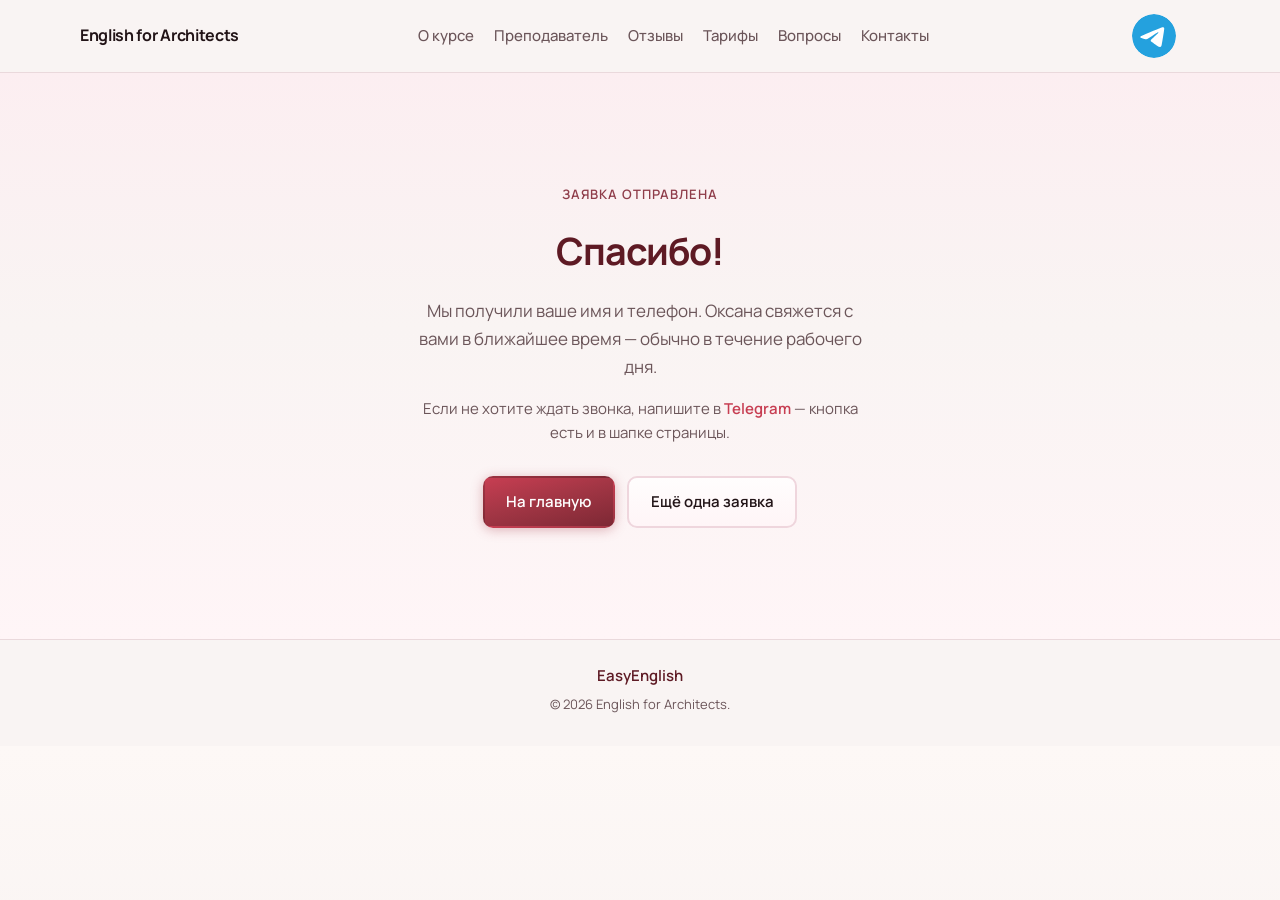
==== thanks.html @ cc2abe84 "Add EasyEnglish landing: English for architects Made-with: Cursor" ====
<!DOCTYPE html>
<html lang="ru">
<head>
  <meta charset="UTF-8" />
  <meta name="viewport" content="width=device-width, initial-scale=1" />
  <meta name="theme-color" content="#5e1a24" />
  <meta name="robots" content="noindex" />
  <meta name="description" content="Спасибо за заявку — English for Architects." />
  <title>Спасибо за заявку | EasyEnglish</title>
  <link rel="preconnect" href="https://fonts.googleapis.com" />
  <link rel="preconnect" href="https://fonts.gstatic.com" crossorigin />
  <link href="https://fonts.googleapis.com/css2?family=Manrope:wght@400;500;600;700&display=swap" rel="stylesheet" />
  <link rel="stylesheet" href="styles.css" />
</head>
<body>
  <a class="skip-link" href="#main">К основному содержимому</a>

  <header class="site-header" id="top">
    <div class="container header-inner">
      <a class="logo" href="index.html">English for Architects</a>
      <nav class="site-nav" id="site-nav" aria-label="Основная навигация">
        <ul class="nav-list">
          <li><a href="index.html#about">О курсе</a></li>
          <li><a href="index.html#teacher">Преподаватель</a></li>
          <li><a href="index.html#reviews">Отзывы</a></li>
          <li><a href="index.html#pricing">Тарифы</a></li>
          <li><a href="index.html#faq">Вопросы</a></li>
          <li><a href="index.html#contacts">Контакты</a></li>
        </ul>
      </nav>
      <div class="header-toolbar">
        <a
          class="btn btn-header-tg"
          href="https://t.me/I_am_Oksana_Nalesnaya"
          rel="noopener noreferrer"
          target="_blank"
          aria-label="Написать в Telegram"
        >
          <img class="btn-header-tg__svg" src="assets/telegram-icon.svg" width="44" height="44" alt="" decoding="async" />
        </a>
        <button type="button" class="nav-toggle" aria-expanded="false" aria-controls="site-nav" aria-label="Открыть меню">
          <span class="nav-toggle-bar" aria-hidden="true"></span>
          <span class="nav-toggle-bar" aria-hidden="true"></span>
          <span class="nav-toggle-bar" aria-hidden="true"></span>
        </button>
      </div>
    </div>
  </header>

  <main id="main">
    <section class="section thanks-section" aria-labelledby="thanks-title">
      <div class="container container-narrow thanks-inner">
        <p class="thanks-badge">Заявка отправлена</p>
        <h1 id="thanks-title">Спасибо!</h1>
        <p class="thanks-lead">
          Мы получили ваше имя и телефон. Оксана свяжется с вами в ближайшее время — обычно в течение рабочего дня.
        </p>
        <p class="thanks-hint">
          Если не хотите ждать звонка, напишите в <a href="https://t.me/I_am_Oksana_Nalesnaya" rel="noopener noreferrer" target="_blank">Telegram</a> — кнопка есть и в шапке страницы.
        </p>
        <div class="thanks-actions">
          <a class="btn btn-primary" href="index.html">На главную</a>
          <a class="btn btn-secondary" href="index.html#contacts">Ещё одна заявка</a>
        </div>
      </div>
    </section>
  </main>

  <footer class="site-footer">
    <div class="container footer-inner">
      <p class="footer-brand">EasyEnglish</p>
      <p class="footer-copy">© <span id="year"></span> English for Architects.</p>
    </div>
  </footer>

  <script src="main.js" defer></script>
</body>
</html>
---- styles.css ----
/* Extended gamut: бордо, вишня, крем, румянец — как на студийных снимках */

:root {
  --color-bg: #f9f4f3;
  --color-surface: #fffdfd;
  --color-text: #221417;
  --color-text-muted: #6b5559;
  --color-border: #ead9dc;
  --color-accent: #a33645;
  --color-accent-hover: #7d2834;
  --color-accent-soft: #f5e8eb;
  --color-accent-deep: #5e1a24;
  --color-cta-bg: #2a1216;
  --color-cta-muted: #c9a8af;
  /* дополнительные оттенки гаммы */
  --color-cream-warm: #fdf8f6;
  --color-blush-pale: #fff5f7;
  --color-blush: #f8e8ec;
  --color-blush-deep: #efd6dd;
  --color-rose-mist: #fceef1;
  --color-berry-fade: #fbe9ec;
  --color-wine-muted: #8f3d4a;
  --color-crimson: #c73e52;
  --color-burgundy-mid: #722f3a;
  --shadow-sm: 0 1px 2px rgba(42, 18, 22, 0.07);
  --shadow-md: 0 12px 32px rgba(42, 18, 22, 0.12);
  --shadow-wine: 0 8px 28px rgba(94, 26, 36, 0.18);
  --radius: 14px;
  --radius-lg: 18px;
  --container: 1120px;
  --header-h: 64px;
  --font: "Manrope", system-ui, -apple-system, "Segoe UI", sans-serif;
}

*,
*::before,
*::after {
  box-sizing: border-box;
}

html {
  scroll-behavior: smooth;
}

@media (prefers-reduced-motion: reduce) {
  html {
    scroll-behavior: auto;
  }
}

body {
  margin: 0;
  font-family: var(--font);
  font-size: 1rem;
  line-height: 1.6;
  color: var(--color-text);
  background: linear-gradient(
    180deg,
    var(--color-cream-warm) 0%,
    var(--color-bg) 35%,
    var(--color-blush-pale) 70%,
    var(--color-rose-mist) 100%
  );
}

section[id] {
  scroll-margin-top: calc(var(--header-h) + 1rem);
}

img {
  max-width: 100%;
  height: auto;
  display: block;
}

.skip-link {
  position: absolute;
  left: -9999px;
  top: 0;
  z-index: 1000;
  padding: 0.75rem 1rem;
  background: var(--color-accent);
  color: #fff;
  text-decoration: none;
  border-radius: 0 0 var(--radius) 0;
}

.skip-link:focus {
  left: 0;
}

.container {
  width: min(100% - 2rem, var(--container));
  margin-inline: auto;
}

.container-narrow {
  width: min(100% - 2rem, 720px);
  margin-inline: auto;
}

.site-header {
  position: sticky;
  top: 0;
  z-index: 100;
  background: rgba(249, 244, 243, 0.94);
  backdrop-filter: blur(10px);
  border-bottom: 1px solid var(--color-border);
}

.header-inner {
  display: flex;
  flex-wrap: wrap;
  align-items: center;
  justify-content: space-between;
  min-height: var(--header-h);
  gap: 0.75rem 1rem;
}

.header-toolbar {
  display: flex;
  align-items: center;
  gap: 0.5rem;
  flex-shrink: 0;
}

/* Круглая иконка Telegram (SVG: синий круг + белый самолёт, без теней) */
.btn-header-tg {
  display: inline-flex;
  align-items: center;
  justify-content: center;
  padding: 0;
  text-decoration: none;
  background: transparent;
  border: none;
  border-radius: 50%;
  line-height: 0;
  box-shadow: none;
}

.btn-header-tg__svg {
  display: block;
  width: 44px;
  height: 44px;
  border-radius: 50%;
}

.btn-header-tg:hover {
  opacity: 0.92;
}

.btn-header-tg:focus-visible {
  outline: 2px solid #24a1de;
  outline-offset: 3px;
}

@media (min-width: 769px) {
  .header-inner {
    flex-wrap: nowrap;
    gap: 1.25rem 1.75rem;
  }

  .logo {
    flex-shrink: 0;
  }

  .site-nav {
    flex: 1 1 auto;
    display: flex;
    justify-content: center;
    min-width: 0;
  }

  .header-toolbar {
    flex-shrink: 0;
  }

  .nav-toggle {
    display: none;
  }
}

.logo {
  font-weight: 700;
  font-size: 1rem;
  color: var(--color-text);
  text-decoration: none;
  letter-spacing: -0.02em;
}

.logo:hover,
.logo:focus-visible {
  color: var(--color-crimson);
}

.nav-toggle {
  display: none;
  flex-direction: column;
  justify-content: center;
  gap: 5px;
  width: 44px;
  height: 44px;
  padding: 0;
  border: 1px solid var(--color-border);
  border-radius: 10px;
  background: var(--color-surface);
  cursor: pointer;
}

.nav-toggle:focus-visible {
  outline: 2px solid var(--color-accent);
  outline-offset: 2px;
}

.nav-toggle-bar {
  display: block;
  width: 20px;
  height: 2px;
  margin-inline: auto;
  background: var(--color-text);
  border-radius: 1px;
}

.site-nav .nav-list {
  list-style: none;
  margin: 0;
  padding: 0;
  display: flex;
  flex-wrap: wrap;
  gap: 0.25rem 1.25rem;
  align-items: center;
}

.site-nav a {
  color: var(--color-text-muted);
  text-decoration: none;
  font-weight: 500;
  font-size: 0.9375rem;
}

.site-nav a:hover,
.site-nav a:focus-visible {
  color: var(--color-burgundy-mid);
}

@media (max-width: 768px) {
  .nav-toggle {
    display: flex;
  }

  .logo {
    order: 1;
  }

  .header-toolbar {
    order: 2;
    margin-left: auto;
  }

  .site-nav {
    order: 3;
    flex: 1 0 100%;
    width: 100%;
    background: var(--color-surface);
    border-top: 1px solid var(--color-border);
    box-shadow: 0 12px 20px rgba(42, 18, 22, 0.06);
    max-height: 0;
    overflow: hidden;
    visibility: hidden;
    transition: max-height 0.28s ease, visibility 0.28s;
  }

  .site-nav.is-open {
    max-height: 360px;
    visibility: visible;
  }

  .site-nav .nav-list {
    flex-direction: column;
    align-items: stretch;
    padding: 0.75rem 0 1rem;
    gap: 0;
  }

  .site-nav a {
    display: block;
    padding: 0.65rem 0;
    border-bottom: 1px solid var(--color-border);
  }

  .site-nav li:last-child a {
    border-bottom: 0;
  }
}

/* Страница «Спасибо» после Formspree */
.thanks-section {
  padding: 4rem 0 4.5rem;
  min-height: calc(70vh - var(--header-h));
  display: flex;
  align-items: center;
  background: linear-gradient(
    180deg,
    var(--color-rose-mist) 0%,
    var(--color-bg) 45%,
    var(--color-blush-pale) 100%
  );
}

.thanks-inner {
  text-align: center;
  max-width: 28rem;
}

.thanks-badge {
  margin: 0 0 1rem;
  font-size: 0.8125rem;
  font-weight: 600;
  text-transform: uppercase;
  letter-spacing: 0.08em;
  color: var(--color-wine-muted);
}

.thanks-section h1 {
  margin: 0 0 1rem;
  font-size: clamp(1.85rem, 5vw, 2.35rem);
  font-weight: 700;
  letter-spacing: -0.03em;
  color: var(--color-accent-deep);
}

.thanks-lead {
  margin: 0 0 1rem;
  font-size: 1.0625rem;
  line-height: 1.65;
  color: var(--color-text-muted);
}

.thanks-hint {
  margin: 0 0 2rem;
  font-size: 0.9375rem;
  line-height: 1.55;
  color: var(--color-text-muted);
}

.thanks-hint a {
  color: var(--color-crimson);
  font-weight: 600;
  text-decoration: none;
}

.thanks-hint a:hover,
.thanks-hint a:focus-visible {
  text-decoration: underline;
}

.thanks-actions {
  display: flex;
  flex-wrap: wrap;
  gap: 0.75rem;
  justify-content: center;
}

.hero {
  padding: 3rem 0 3.5rem;
  background: linear-gradient(
    145deg,
    #ffffff 0%,
    var(--color-rose-mist) 38%,
    var(--color-blush-pale) 72%,
    var(--color-blush) 100%
  );
}

.hero-grid {
  display: grid;
  grid-template-columns: 1fr 1fr;
  gap: 2.5rem;
  align-items: center;
}

.hero-copy {
  max-width: 36rem;
}

.eyebrow {
  margin: 0 0 0.75rem;
  font-size: 0.8125rem;
  font-weight: 600;
  text-transform: uppercase;
  letter-spacing: 0.06em;
  color: var(--color-wine-muted);
}

.hero h1 {
  margin: 0 0 1rem;
  font-size: clamp(1.75rem, 4vw, 2.375rem);
  font-weight: 700;
  line-height: 1.2;
  letter-spacing: -0.03em;
  color: var(--color-accent-deep);
}

.lead {
  margin: 0 0 1.75rem;
  font-size: 1.0625rem;
  color: var(--color-text-muted);
  line-height: 1.65;
}

.hero-actions {
  display: flex;
  flex-wrap: wrap;
  gap: 0.75rem;
}

.hero-visual {
  border-radius: var(--radius-lg);
  overflow: hidden;
  box-shadow: var(--shadow-wine);
  background: linear-gradient(145deg, var(--color-accent-deep), var(--color-burgundy-mid));
  outline: 1px solid rgba(199, 62, 82, 0.35);
  outline-offset: 3px;
}

.hero-img {
  width: 100%;
  aspect-ratio: 2 / 3;
  object-fit: cover;
  object-position: center 20%;
}

@media (max-width: 900px) {
  .hero-grid {
    grid-template-columns: 1fr;
  }

  .hero-visual {
    order: -1;
    max-width: 520px;
    margin-inline: auto;
  }
}

.btn {
  display: inline-flex;
  align-items: center;
  justify-content: center;
  padding: 0.75rem 1.35rem;
  font-family: inherit;
  font-size: 0.9375rem;
  font-weight: 600;
  text-decoration: none;
  border-radius: 10px;
  border: 2px solid transparent;
  cursor: pointer;
  transition: background 0.15s, color 0.15s, border-color 0.15s;
}

.btn:focus-visible {
  outline: 2px solid var(--color-accent);
  outline-offset: 2px;
}

.btn-primary {
  background: linear-gradient(165deg, var(--color-crimson) 0%, var(--color-accent) 45%, var(--color-accent-hover) 100%);
  color: #fff;
  box-shadow: 0 2px 12px rgba(163, 54, 69, 0.35);
}

.btn-primary:hover {
  background: linear-gradient(165deg, var(--color-accent) 0%, var(--color-burgundy-mid) 100%);
  box-shadow: 0 4px 16px rgba(94, 26, 36, 0.4);
}

.btn-secondary {
  background: linear-gradient(180deg, var(--color-surface), var(--color-blush-pale));
  color: var(--color-text);
  border-color: var(--color-blush-deep);
}

.btn-secondary:hover {
  border-color: var(--color-crimson);
  color: var(--color-crimson);
  background: var(--color-surface);
}

.btn-block {
  width: 100%;
  margin-top: auto;
}

.section {
  padding: 3.5rem 0;
}

.section-alt {
  background: var(--color-surface);
  border-block: 1px solid var(--color-border);
}

/* Разные фоны секций — чередование оттенков бордо и румянца */
main > section:nth-of-type(2).section-alt {
  background: linear-gradient(180deg, var(--color-surface) 0%, var(--color-rose-mist) 100%);
  border-block-color: var(--color-blush-deep);
}

main > section:nth-of-type(3).section:not(.section-cta) {
  background: linear-gradient(165deg, var(--color-blush) 0%, var(--color-bg) 48%, var(--color-blush-pale) 100%);
}

main > section:nth-of-type(4).section-alt {
  background: linear-gradient(185deg, var(--color-surface) 0%, var(--color-berry-fade) 55%, var(--color-blush) 100%);
  border-block-color: #e8c2cb;
}

main > section:nth-of-type(5).section:not(.section-cta) {
  background: linear-gradient(180deg, rgba(94, 26, 36, 0.07) 0%, var(--color-bg) 55%, var(--color-blush-pale) 100%);
}

main > section:nth-of-type(6).section-alt {
  background: linear-gradient(135deg, var(--color-surface) 0%, var(--color-accent-soft) 42%, var(--color-blush-deep) 100%);
  border-block-color: var(--color-crimson);
}

main > section:nth-of-type(7).section:not(.section-cta) {
  background: linear-gradient(180deg, var(--color-cream-warm) 0%, var(--color-rose-mist) 100%);
}

.section-head {
  max-width: 40rem;
  margin-bottom: 2rem;
}

.section-head h2 {
  margin: 0 0 0.5rem;
  font-size: clamp(1.5rem, 3vw, 1.75rem);
  font-weight: 700;
  letter-spacing: -0.02em;
  color: var(--color-accent-deep);
}

.section-head h2::after {
  content: "";
  display: block;
  width: 3.25rem;
  height: 4px;
  margin-top: 0.65rem;
  border-radius: 3px;
  background: linear-gradient(
    90deg,
    var(--color-accent-deep),
    var(--color-crimson),
    var(--color-blush-deep)
  );
}

.section-sub {
  margin: 0;
  color: var(--color-text-muted);
  font-size: 1.0625rem;
}

.pricing-note {
  font-size: 0.9375rem;
}

.card-grid {
  display: grid;
  gap: 1.25rem;
}

.card-grid-3 {
  grid-template-columns: repeat(3, 1fr);
}

.card-grid-4 {
  grid-template-columns: repeat(4, 1fr);
}

@media (max-width: 960px) {
  .card-grid-4 {
    grid-template-columns: repeat(2, 1fr);
  }

  .card-grid-3 {
    grid-template-columns: 1fr;
  }
}

@media (max-width: 520px) {
  .card-grid-4 {
    grid-template-columns: 1fr;
  }
}

.card {
  background: var(--color-surface);
  border: 1px solid var(--color-border);
  border-radius: var(--radius);
  padding: 1.35rem 1.5rem;
  box-shadow: var(--shadow-sm);
}

.section-alt .card {
  background: var(--color-bg);
}

main > section:nth-of-type(2).section-alt .card {
  background: linear-gradient(180deg, #fffdfe 0%, var(--color-blush-pale) 100%);
  border-color: #e2b2bc;
}

main > section:nth-of-type(4).section-alt .card {
  background: linear-gradient(180deg, #ffffff 0%, var(--color-rose-mist) 100%);
  border-color: #e5c4cb;
}

main > section:nth-of-type(6).section-alt .card {
  background: linear-gradient(180deg, #fffafb 0%, var(--color-blush-pale) 100%);
  border-color: #deb0bb;
}

.card-title {
  margin: 0 0 0.5rem;
  font-size: 1.0625rem;
  font-weight: 600;
  color: var(--color-burgundy-mid);
}

.card p {
  margin: 0;
  color: var(--color-text-muted);
  font-size: 0.9375rem;
}

.teacher-block {
  display: grid;
  grid-template-columns: minmax(280px, 400px) 1fr;
  gap: 2.5rem;
  align-items: start;
}

.teacher-photo-wrap {
  border-radius: var(--radius-lg);
  overflow: hidden;
  box-shadow: var(--shadow-wine);
  background: linear-gradient(160deg, var(--color-accent-deep), var(--color-burgundy-mid));
  aspect-ratio: 3 / 4;
  outline: 1px solid rgba(199, 62, 82, 0.4);
  outline-offset: 3px;
}

.teacher-photo {
  width: 100%;
  height: 100%;
  object-fit: cover;
}

.teacher-text h2 {
  margin: 0 0 0.5rem;
  font-size: 1.75rem;
  font-weight: 700;
  color: var(--color-accent-deep);
}

.teacher-text h2::after {
  content: "";
  display: block;
  width: 3.25rem;
  height: 4px;
  margin-top: 0.5rem;
  border-radius: 3px;
  background: linear-gradient(
    90deg,
    var(--color-accent-deep),
    var(--color-crimson),
    var(--color-blush-deep)
  );
}

.teacher-name {
  margin: 0 0 1rem;
  font-size: 1.25rem;
  font-weight: 600;
  color: var(--color-crimson);
}

.teacher-facts {
  margin: 0 0 1rem;
  padding-left: 1.2rem;
  color: var(--color-text-muted);
}

.teacher-facts li {
  margin-bottom: 0.35rem;
}

.teacher-text > p:last-child {
  margin: 0;
  color: var(--color-text-muted);
}

@media (max-width: 768px) {
  .teacher-block {
    grid-template-columns: 1fr;
  }

  .teacher-photo-wrap {
    max-width: 320px;
    margin-inline: auto;
  }
}

.reviews-grid .review-card:nth-child(1) {
  border-left: 4px solid var(--color-accent-deep);
}

.reviews-grid .review-card:nth-child(2) {
  border-left: 4px solid var(--color-crimson);
}

.reviews-grid .review-card:nth-child(3) {
  border-left: 4px solid var(--color-wine-muted);
}

.review-card {
  display: flex;
  flex-direction: column;
  min-height: 100%;
}

.review-text {
  margin: 0 0 1.25rem;
  font-size: 0.9375rem;
  font-style: normal;
  color: var(--color-text);
  line-height: 1.65;
}

.review-footer {
  margin-top: auto;
  padding-top: 1rem;
  border-top: 1px solid var(--color-border);
  display: flex;
  align-items: center;
  gap: 0.875rem;
}

.review-photo {
  width: 64px;
  height: 64px;
  border-radius: 50%;
  object-fit: cover;
  flex-shrink: 0;
  border: 2px solid var(--color-blush-deep);
  box-shadow: 0 2px 8px rgba(114, 47, 58, 0.15);
}

.reviews-grid .review-card:nth-child(1) .review-photo {
  border-color: var(--color-accent-deep);
}

.reviews-grid .review-card:nth-child(2) .review-photo {
  border-color: var(--color-crimson);
}

.reviews-grid .review-card:nth-child(3) .review-photo {
  border-color: var(--color-wine-muted);
}

.review-meta {
  min-width: 0;
}

.review-author {
  font-style: normal;
  font-weight: 600;
  display: block;
}

.review-role {
  font-size: 0.875rem;
  color: var(--color-text-muted);
  display: block;
  margin-top: 0.15rem;
}

.pricing-grid {
  display: grid;
  grid-template-columns: repeat(2, 1fr);
  gap: 1.5rem;
  max-width: 800px;
  margin-inline: auto;
}

@media (max-width: 640px) {
  .pricing-grid {
    grid-template-columns: 1fr;
  }
}

.pricing-card {
  display: flex;
  flex-direction: column;
  padding: 1.75rem 1.5rem;
}

.pricing-grid .pricing-card:first-child {
  border-color: rgba(143, 61, 74, 0.5);
  background: linear-gradient(185deg, var(--color-surface) 0%, var(--color-blush-pale) 100%);
  box-shadow: var(--shadow-sm);
}

.pricing-grid .pricing-card:first-child .pricing-price {
  color: var(--color-wine-muted);
}

.pricing-card-highlight {
  border-color: var(--color-crimson);
  box-shadow: 0 0 0 2px rgba(199, 62, 82, 0.28), var(--shadow-sm);
  background: linear-gradient(165deg, var(--color-accent-soft) 0%, var(--color-blush-deep) 100%);
}

.pricing-name {
  margin: 0 0 0.5rem;
  font-size: 1.125rem;
  font-weight: 700;
  color: var(--color-accent-deep);
}

.pricing-price {
  margin: 0;
  font-size: 2.25rem;
  font-weight: 700;
  letter-spacing: -0.03em;
  color: var(--color-crimson);
}

.pricing-price .currency {
  font-size: 1.5rem;
  font-weight: 600;
}

.pricing-unit {
  margin: 0 0 1.25rem;
  font-size: 0.875rem;
  color: var(--color-text-muted);
}

.pricing-list {
  margin: 0 0 1.5rem;
  padding-left: 1.2rem;
  color: var(--color-text-muted);
  font-size: 0.9375rem;
  flex-grow: 1;
}

.pricing-list li {
  margin-bottom: 0.4rem;
}

.faq-list {
  display: flex;
  flex-direction: column;
  gap: 0.75rem;
}

.faq-item {
  background: linear-gradient(90deg, var(--color-blush-pale) 0%, var(--color-surface) 12%, var(--color-surface) 100%);
  border: 1px solid var(--color-border);
  border-left: 4px solid var(--color-blush-deep);
  border-radius: var(--radius);
  padding: 0 1.25rem 0 1.35rem;
  box-shadow: var(--shadow-sm);
}

.faq-item[open] {
  border-left-color: var(--color-crimson);
  background: linear-gradient(90deg, var(--color-accent-soft) 0%, var(--color-surface) 18%, var(--color-surface) 100%);
}

.faq-item summary {
  cursor: pointer;
  font-weight: 600;
  padding: 1rem 0;
  list-style: none;
  display: flex;
  align-items: center;
  justify-content: space-between;
  gap: 1rem;
}

.faq-item summary::-webkit-details-marker {
  display: none;
}

.faq-item summary::after {
  content: "";
  width: 10px;
  height: 10px;
  border-right: 2px solid var(--color-wine-muted);
  border-bottom: 2px solid var(--color-wine-muted);
  transform: rotate(45deg);
  flex-shrink: 0;
  transition: transform 0.2s;
}

.faq-item[open] summary::after {
  transform: rotate(-135deg);
}

.faq-item p {
  margin: 0 0 1.15rem;
  padding-top: 0;
  color: var(--color-text-muted);
  font-size: 0.9375rem;
}

.section-cta {
  background: linear-gradient(
    165deg,
    #4a1e26 0%,
    var(--color-cta-bg) 38%,
    #1f0c10 72%,
    #140709 100%
  );
  color: #f5e8ea;
  text-align: center;
  padding: 3.5rem 0;
  border-top: 1px solid rgba(199, 62, 82, 0.35);
}

.section-cta h2 {
  margin: 0 0 0.75rem;
  font-size: 1.75rem;
  color: #fff;
}

.cta-inner {
  position: relative;
}

.cta-lead {
  margin: 0 0 1.5rem;
  color: var(--color-cta-muted);
  font-size: 1.0625rem;
}

.contact-form {
  text-align: left;
  max-width: 26rem;
  margin: 0 auto 1.75rem;
}

.form-honeypot {
  position: absolute;
  width: 1px;
  height: 1px;
  padding: 0;
  margin: -1px;
  overflow: hidden;
  clip: rect(0, 0, 0, 0);
  white-space: nowrap;
  border: 0;
}

.form-row {
  margin-bottom: 1rem;
}

.form-row:last-of-type {
  margin-bottom: 1.25rem;
}

.form-row label {
  display: block;
  margin-bottom: 0.35rem;
  font-size: 0.875rem;
  font-weight: 600;
  color: #e8d4d8;
}

.form-row input {
  width: 100%;
  padding: 0.75rem 0.9rem;
  font-family: inherit;
  font-size: 1rem;
  color: var(--color-text);
  background: #fffefd;
  border: 1px solid var(--color-blush-deep);
  border-radius: 10px;
  transition: border-color 0.15s, box-shadow 0.15s;
}

.form-row input::placeholder {
  color: #9a8588;
}

.form-row input:hover {
  border-color: #d4a8b0;
}

.form-row input:focus {
  outline: none;
  border-color: var(--color-crimson);
  box-shadow: 0 0 0 3px rgba(199, 62, 82, 0.25);
}

.form-row input:focus-visible {
  outline: 2px solid var(--color-crimson);
  outline-offset: 2px;
}

.btn-form-submit {
  width: 100%;
  margin-top: 0.25rem;
  background: linear-gradient(165deg, var(--color-crimson) 0%, var(--color-accent) 45%, var(--color-accent-hover) 100%);
  color: #fff;
  border: none;
  box-shadow: 0 2px 16px rgba(0, 0, 0, 0.35);
}

.btn-form-submit:hover {
  background: linear-gradient(165deg, var(--color-accent) 0%, var(--color-burgundy-mid) 100%);
  box-shadow: 0 4px 20px rgba(0, 0, 0, 0.4);
}

.btn-form-submit:focus-visible {
  outline: 2px solid #fff;
  outline-offset: 3px;
}

.site-footer {
  padding: 1.5rem 0 2rem;
  background: var(--color-bg);
  border-top: 1px solid var(--color-border);
}

.footer-inner {
  text-align: center;
}

.footer-brand {
  margin: 0 0 0.35rem;
  font-weight: 600;
  font-size: 0.9375rem;
  color: var(--color-accent-deep);
}

.footer-copy {
  margin: 0;
  font-size: 0.8125rem;
  color: var(--color-text-muted);
}
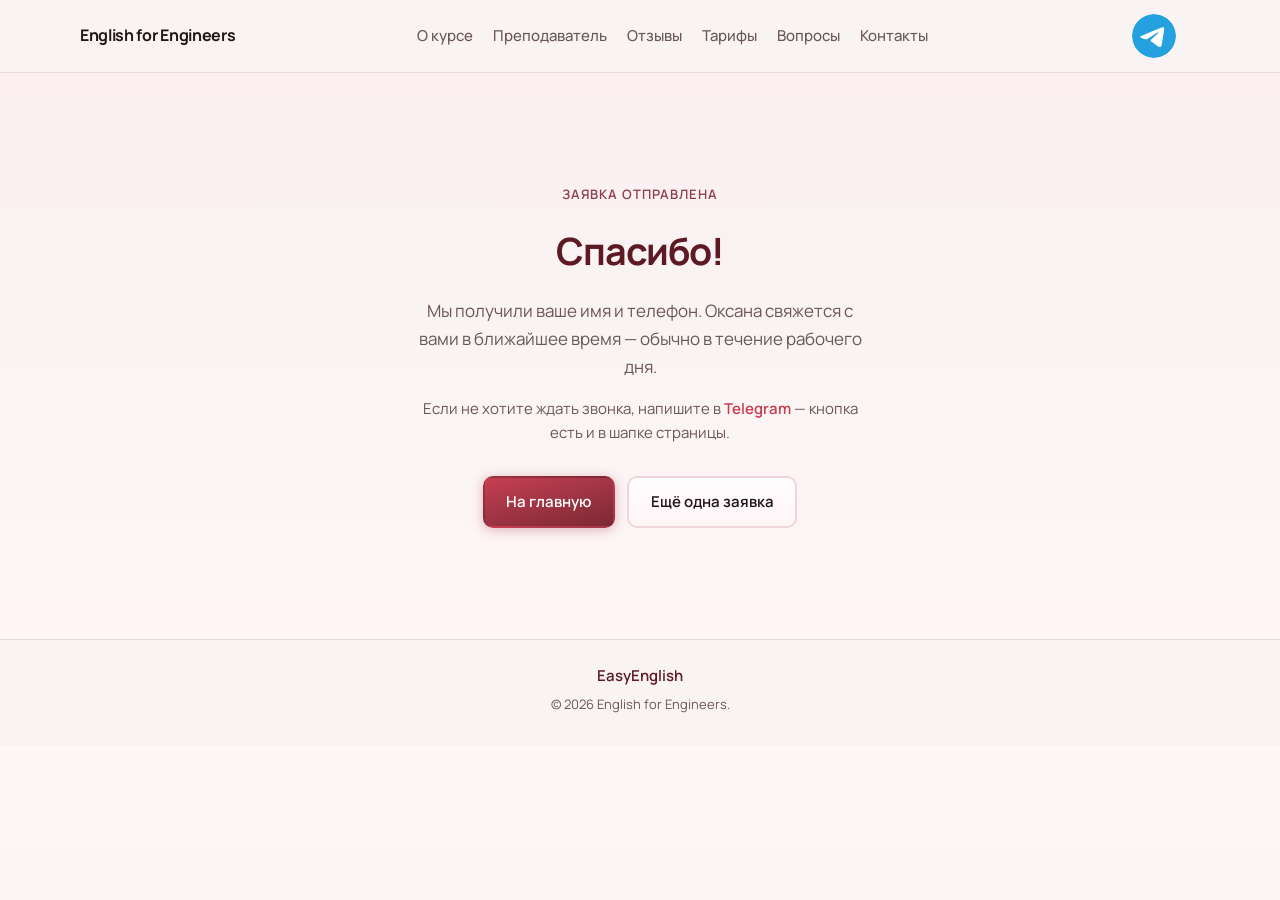
==== commit a30d3679: "feat(site): pivot landing copy to engineers Refocus the public-facing messaging from architects to e" ====
--- a/thanks.html
+++ b/thanks.html
@@ -4,8 +4,9 @@
   <meta charset="UTF-8" />
   <meta name="viewport" content="width=device-width, initial-scale=1" />
   <meta name="theme-color" content="#5e1a24" />
+  <link rel="icon" href="assets/favicon.svg" type="image/svg+xml" />
   <meta name="robots" content="noindex" />
-  <meta name="description" content="Спасибо за заявку — English for Architects." />
+  <meta name="description" content="Спасибо за заявку — English for Engineers." />
   <title>Спасибо за заявку | EasyEnglish</title>
   <link rel="preconnect" href="https://fonts.googleapis.com" />
   <link rel="preconnect" href="https://fonts.gstatic.com" crossorigin />
@@ -17,7 +18,7 @@
 
   <header class="site-header" id="top">
     <div class="container header-inner">
-      <a class="logo" href="index.html">English for Architects</a>
+      <a class="logo" href="index.html">English for Engineers</a>
       <nav class="site-nav" id="site-nav" aria-label="Основная навигация">
         <ul class="nav-list">
           <li><a href="index.html#about">О курсе</a></li>
@@ -69,9 +70,48 @@
   <footer class="site-footer">
     <div class="container footer-inner">
       <p class="footer-brand">EasyEnglish</p>
-      <p class="footer-copy">© <span id="year"></span> English for Architects.</p>
+      <p class="footer-copy">© <span id="year"></span> English for Engineers.</p>
     </div>
   </footer>
+
+  <!-- Yandex.Metrika counter -->
+  <script type="text/javascript">
+    (function (m, e, t, r, i, k, a) {
+      m[i] =
+        m[i] ||
+        function () {
+          (m[i].a = m[i].a || []).push(arguments);
+        };
+      m[i].l = 1 * new Date();
+      for (var j = 0; j < document.scripts.length; j++) {
+        if (document.scripts[j].src === r) {
+          return;
+        }
+      }
+      (k = e.createElement(t)),
+        (a = e.getElementsByTagName(t)[0]),
+        (k.async = 1),
+        (k.src = r),
+        a.parentNode.insertBefore(k, a);
+    })(window, document, "script", "https://mc.yandex.ru/metrika/tag.js?id=108484427", "ym");
+
+    ym(108484427, "init", {
+      ssr: true,
+      webvisor: true,
+      clickmap: true,
+      ecommerce: "dataLayer",
+      referrer: document.referrer,
+      url: location.href,
+      accurateTrackBounce: true,
+      trackLinks: true,
+    });
+  </script>
+  <noscript>
+    <div>
+      <img src="https://mc.yandex.ru/watch/108484427" style="position:absolute;left:-9999px" alt="" />
+    </div>
+  </noscript>
+  <!-- /Yandex.Metrika counter -->
 
   <script src="main.js" defer></script>
 </body>
--- a/styles.css
+++ b/styles.css
@@ -1031,6 +1031,22 @@
   outline-offset: 3px;
 }
 
+.contact-form .btn-form-submit:disabled {
+  opacity: 0.75;
+  cursor: not-allowed;
+}
+
+.form-status {
+  margin-top: 1rem;
+  padding: 0.75rem 1rem;
+  font-size: 0.9rem;
+  line-height: 1.45;
+  color: #fff;
+  background: rgba(199, 62, 82, 0.95);
+  border-radius: var(--radius-sm, 8px);
+  border: 1px solid rgba(255, 255, 255, 0.2);
+}
+
 .site-footer {
   padding: 1.5rem 0 2rem;
   background: var(--color-bg);
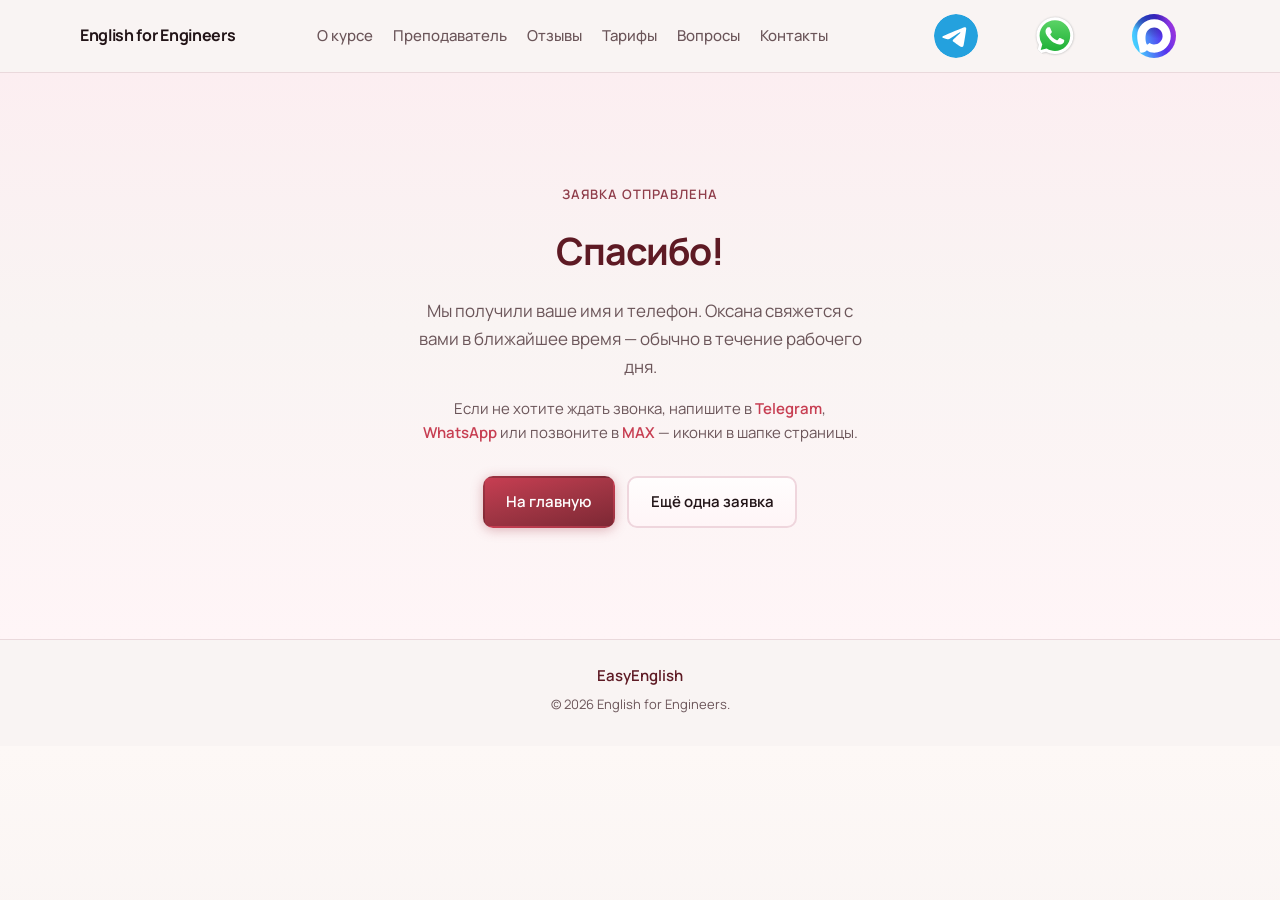
==== commit 9831f625: "refactor(header): group Telegram, WhatsApp and MAX icons Move messenger shortcuts from the contact C" ====
--- a/thanks.html
+++ b/thanks.html
@@ -30,15 +30,29 @@
         </ul>
       </nav>
       <div class="header-toolbar">
-        <a
-          class="btn btn-header-tg"
-          href="https://t.me/I_am_Oksana_Nalesnaya"
-          rel="noopener noreferrer"
-          target="_blank"
-          aria-label="Написать в Telegram"
-        >
-          <img class="btn-header-tg__svg" src="assets/telegram-icon.svg" width="44" height="44" alt="" decoding="async" />
-        </a>
+        <div class="header-messenger-links" role="group" aria-label="Написать в мессенджерах">
+          <a
+            class="btn btn-header-tg"
+            href="https://t.me/I_am_Oksana_Nalesnaya"
+            rel="noopener noreferrer"
+            target="_blank"
+            aria-label="Написать в Telegram"
+          >
+            <img class="btn-header-tg__svg" src="assets/telegram-icon.svg" width="44" height="44" alt="" decoding="async" />
+          </a>
+          <a
+            class="btn btn-header-tg"
+            href="https://wa.me/79298185051"
+            target="_blank"
+            rel="noopener noreferrer"
+            aria-label="Написать в WhatsApp"
+          >
+            <img class="btn-header-tg__svg" src="assets/whatsapp-icon.svg" width="44" height="44" alt="" decoding="async" />
+          </a>
+          <a class="btn btn-header-tg" href="tel:+79298185051" aria-label="Позвонить или написать в MAX">
+            <img class="btn-header-tg__svg" src="assets/max-icon.svg" width="44" height="44" alt="" decoding="async" />
+          </a>
+        </div>
         <button type="button" class="nav-toggle" aria-expanded="false" aria-controls="site-nav" aria-label="Открыть меню">
           <span class="nav-toggle-bar" aria-hidden="true"></span>
           <span class="nav-toggle-bar" aria-hidden="true"></span>
@@ -57,7 +71,7 @@
           Мы получили ваше имя и телефон. Оксана свяжется с вами в ближайшее время — обычно в течение рабочего дня.
         </p>
         <p class="thanks-hint">
-          Если не хотите ждать звонка, напишите в <a href="https://t.me/I_am_Oksana_Nalesnaya" rel="noopener noreferrer" target="_blank">Telegram</a> — кнопка есть и в шапке страницы.
+          Если не хотите ждать звонка, напишите в <a href="https://t.me/I_am_Oksana_Nalesnaya" rel="noopener noreferrer" target="_blank">Telegram</a>, <a href="https://wa.me/79298185051" rel="noopener noreferrer" target="_blank">WhatsApp</a> или позвоните в <a href="tel:+79298185051">MAX</a> — иконки в шапке страницы.
         </p>
         <div class="thanks-actions">
           <a class="btn btn-primary" href="index.html">На главную</a>
--- a/styles.css
+++ b/styles.css
@@ -947,6 +947,13 @@
   font-size: 1.0625rem;
 }
 
+.header-messenger-links {
+  display: flex;
+  align-items: center;
+  gap: 0.5rem;
+  flex-shrink: 0;
+}
+
 .contact-form {
   text-align: left;
   max-width: 26rem;
